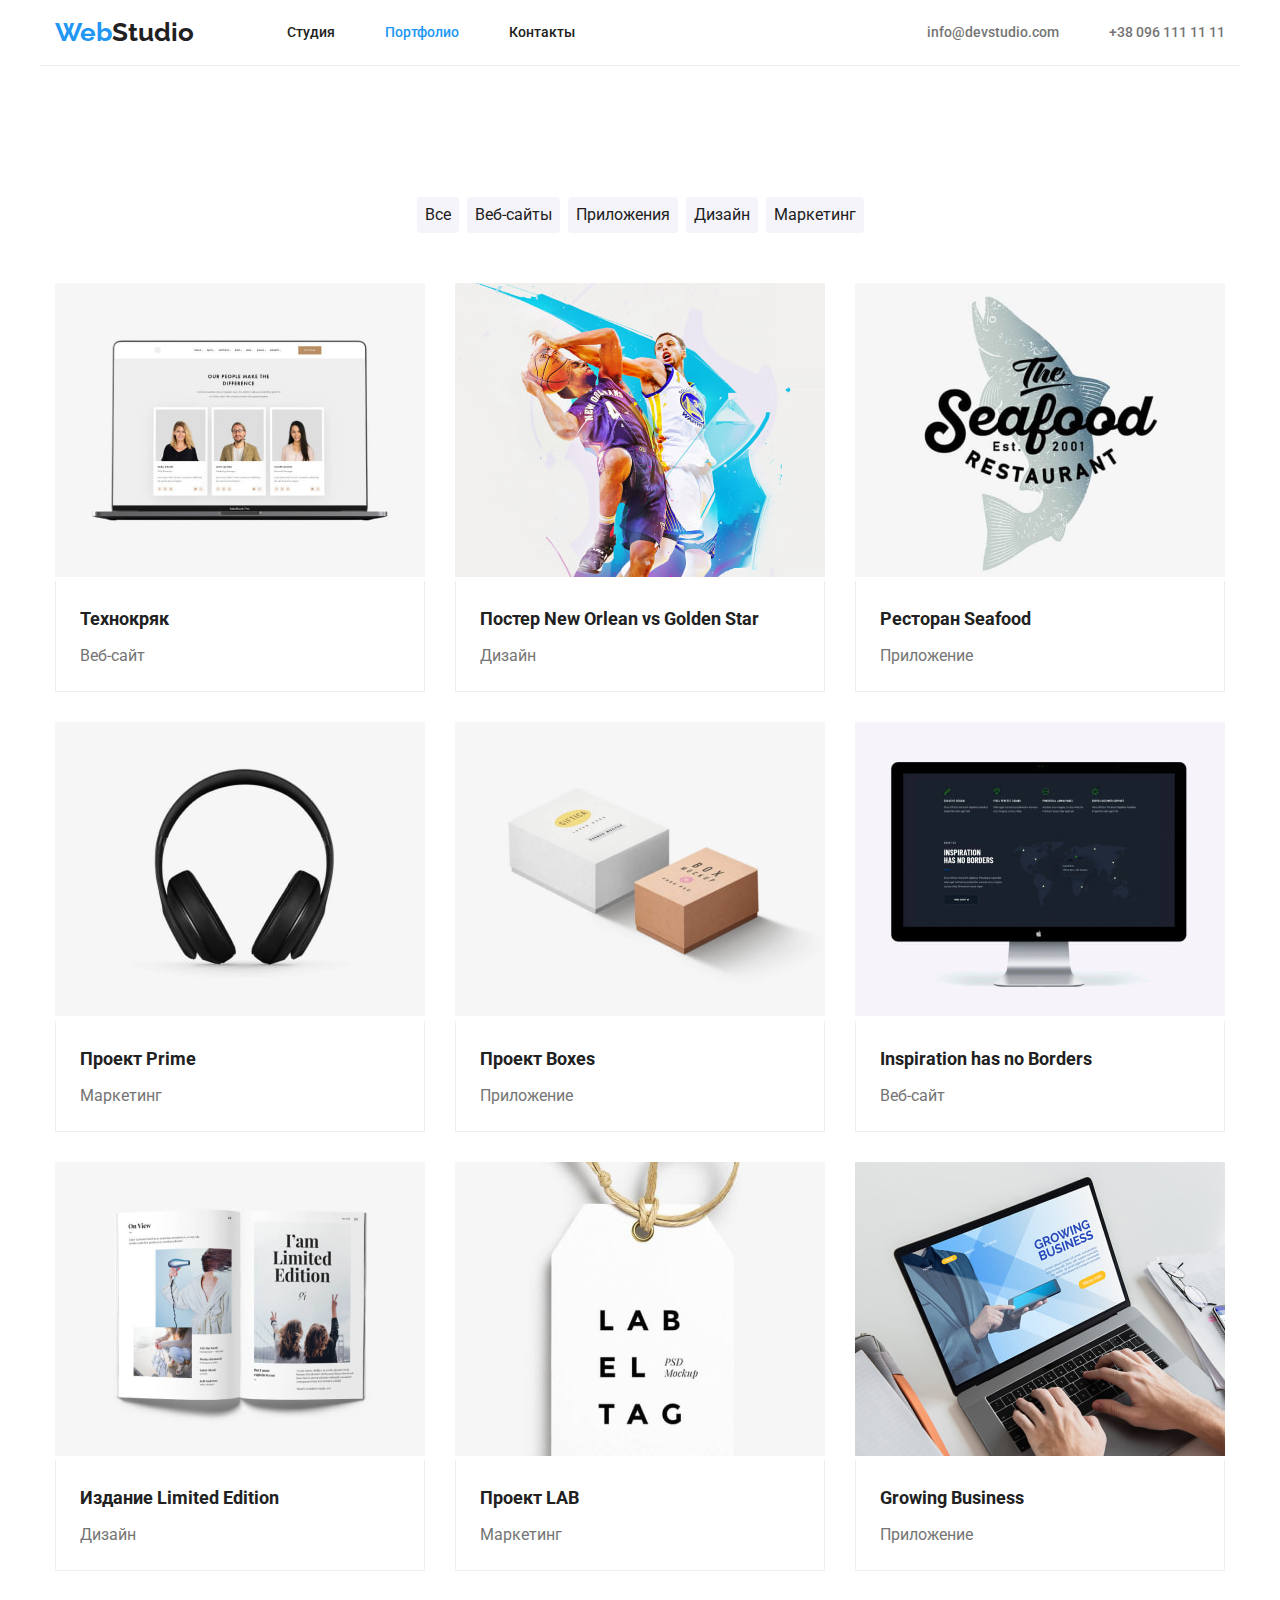
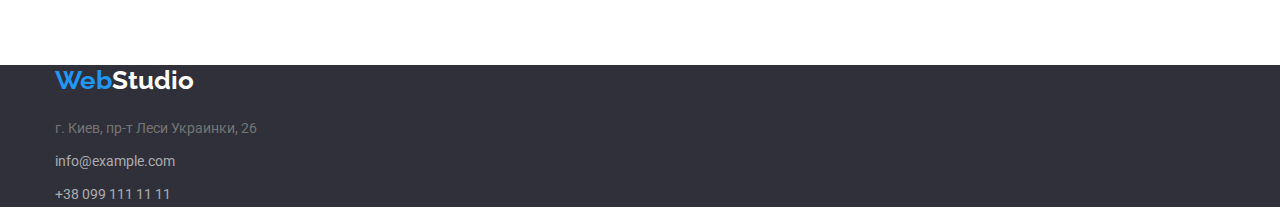
==== portfolio.html @ 4768e09e "Добавляет стили на страницы" ====
<!DOCTYPE html>
<html lang="en">
  <head>
    <meta charset="UTF-8" />
    <meta http-equiv="X-UA-Compatible" content="IE=edge" />
    <meta name="viewport" content="width=device-width, initial-scale=1.0" />
    <title>Portfolio</title>
    <link rel="preconnect" href="https://fonts.googleapis.com" />
    <link rel="preconnect" href="https://fonts.gstatic.com" crossorigin />
    <link
      href="https://fonts.googleapis.com/css2?family=Raleway:wght@700&family=Roboto:wght@400;500;700;900&display=swap"
      rel="stylesheet"
    />
    <link rel="stylesheet" href="https://cdnjs.cloudflare.com/ajax/libs/modern-normalize/1.1.0/modern-normalize.min.css">
    <link rel="stylesheet" href="./css/common.css" />
    <link rel="stylesheet" href="./css/portfolio.css" />
  </head>
  <body>
     <header >
     
    <div class="container head-container"> 
      <nav class="main-nav">
        <a class="logo" href=""> Web<span class="logo-accent">Studio</span> </a>
        <ul class="site-nav list">
          <li class="item"><a href="./index.html" class="link "> Студия </a></li>
          <li class="item"><a href="" class="link current"> Портфолио </a></li>
          <li class="item"><a href="" class="link"> Контакты </a></li>
        </ul>
      </nav>
      

    <div class="main-auth-nav">  
      <ul class="auth-nav list">
        <li class="item"><a href="info@devstudio.com" class="link">info@devstudio.com</a></li>
        <li class="item"><a href="tel:+380961111111" class="link">+38 096 111 11 11</a></li>
      </ul>
    </div>
    </div>

  </header>
    <main>
      <!-- Портфолио  -->
      <section class="section container">
        <h1 class="name-hidden">Портфолио</h1>
        <!-- Кнопки -->
        <ul class="list button-list">
          <li class="item"><button class="button" type="button">Все</button></li>
          <li class="item"><button class="button" type="button">Веб-сайты</button></li>
          <li class="item"><button class="button" type="button">Приложения</button></li>
          <li class="item"><button class="button" type="button">Дизайн</button></li>
          <li class="item"><button class="button" type="button">Маркетинг</button></li>
        </ul>
        <!-- Галерея -->
        <ul class="list gallery">
          <li class="item">
            <a class="list-link" href="">
              <img
                src="./images/portfolio/crack.jpg"
                alt="ноутбук с изображением сайта"
                width="370"
                height="294"
              />
              <div class="card-title">
                <h2 class="title">Технокряк</h2>
                <p class="text">Веб-сайт</p>
              </div>
            </a>
          </li>
          <li class="item">
            <a class="list-link" href="">
              <img
                src="./images/portfolio/poster.jpg"
                alt="два баскеболиста"
                width="370"
                height="294"
              />
              <div class="card-title">
                <h2 class="title">Постер New Orlean vs Golden Star</h2>
                <p class="text">Дизайн</p>
              </div>
            </a>
          </li>
          <li class="item">
            <a class="list-link" href="">
              <img
                src="./images/portfolio/restaurant.jpg"
                alt="логотип ресторана"
                width="370"
                height="294"
              />
            <div class="card-title">
              <h2 class="title">Ресторан Seafood</h2>
              <p class="text">Приложение</p>
            </div>  
            </a>
          </li>
          <li class="item">
            <a class="list-link" href="">
              <img
                src="./images/portfolio/prime-project.jpg"
                alt="наушники"
                width="370"
                height="294"
              />
             <div class="card-title">
               <h2 class="title">Проект Prime</h2>
              <p class="text">Маркетинг</p>
            </div>  
            </a>
          </li>
          <li class="item">
            <a class="list-link" href="">
              <img
                src="./images/portfolio/project-box.jpg"
                alt="коробки"
                width="370"
                height="294"
              />
            <div class="card-title"> 
              <h2 class="title">Проект Boxes</h2>
              <p class="text">Приложение</p>
            </div>  
            </a>
          </li>
          <li class="item">
            <a class="list-link" href="">
              <img
                src="./images/portfolio/inspiration.jpg"
                alt="монитор"
                width="370"
                height="294"
              />
            <div class="card-title">
              <h2 class="title">Inspiration has no Borders</h2>
              <p class="text">Веб-сайт</p>
            </div>  
            </a>
          </li>
          <li class="item">
            <a class="list-link" href="">
              <img src="./images/portfolio/edition.jpg" alt="книга" width="370" height="294" />
              <div class="card-title">
                <h2 class="title">Издание Limited Edition</h2>
                <p class="text">Дизайн</p>
              </div>
            </a>
          </li>
          <li class="item">
            <a class="list-link" href="">
              <img
                src="./images/portfolio/lab-project.jpg"
                alt="табличка"
                width="370"
                height="294"
              />
             <div class="card-title"> 
              <h2 class="title">Проект LAB</h2>
              <p class="text">Маркетинг</p>
              </div>            
            </a>
          </li>
          <li class="item">
            <a class="list-link" href="">
              <img
                src="./images/portfolio/growing-business.jpg"
                alt="ноутбук"
                width="370"
                height="294"
              />
             <div class="card-title"> 
              <h2 class="title">Growing Business</h2>
              <p class="text">Приложение</p>
            </div>
            </a>
          </li>
        </ul>
      </section>
    </main>
    <!-- Адресс и контакты -->
    <footer class="footer">
      <div class="container">
        <a class="logo" href="">Web<span class="logo-caption">Studio</span></a>
      <address class="adress">
        <p class="text">г. Киев, пр-т Леси Украинки, 26</p>
        <ul class="footer list">
          <li class="mail-footer"><a href="info@example.com" class="link">info@example.com</a></li>
          <li><a href="tel:+380991111111" class="link">+38 099 111 11 11</a></li>
        </ul>
      </address></div>
    </footer>
  </body>
</html>
---- css/common.css ----
:root {
    --primary-text-color: #757575;
    --title-text-color: #212121;
    --accent-color: #2196F3;
    --secondary-text-color: #FFFFFF;
    --primary-button-color: #ffffff;
    --background-color: #FFFFFF;
    --background-secondary: #F5F4FA;
    --background-color-hero-footer: #2F303A;
    --border-color: #eeeeee;
}


body {
    background-color: var(--background-color);
    color: var(--primary-text-color);
    font-family: 'Roboto', sans-serif;
}

/* Container */
.container {
    margin-left: auto;
    margin-right: auto;
    width: 1200px;
    padding-right: 15px;
    padding-left: 15px;
    
}

h1,
h2,
h3,
h4,
h5,
h6,
p {
    margin-top: 0;
    margin-bottom: 0;
}



/* Логотип шапка */
.logo {
    color: var(--accent-color);
    font-family: 'Raleway', sans-serif;
    font-weight: 700;
    font-size: 26px;
    line-height: 1.2;
    text-decoration: none;
    margin-right: 93px;
}
.logo-accent {
    color: var(--title-text-color)
}

.logo:focus {
    color: var(--title-text-color);
}

/* head-container */
.head-container {
    border-bottom: 1px solid #ECECEC;
    display: flex;
    
}
.main-nav{
    display: flex;
    align-items: center;
}


/* Навигация сайта */

.site-nav{
    display: flex;
}
.site-nav .item:not(:last-child){
    margin-right: 50px;
}
.site-nav .link, .auth-nav .link  {

    display: block;
    padding-top: 32px;
    padding-bottom: 32px;   

    font-weight: 500;
    font-size: 14px;
    line-height: 1.14px;
    text-decoration: none;
    
}
.site-nav .link{
    color: var(--title-text-color);
}

.site-nav .link:hover,
.site-nav .link:focus {
    color: var(--accent-color);
}

.site-nav .link.current {
    color: var(--accent-color);
}


/* телефон и e-mail */ 
.main-auth-nav {
    display: flex;
    margin-left: auto;
}

.auth-nav{
    display: flex;
    
}
.auth-nav .item + .item{
    margin-left: 50px;
}


.auth-nav .link{
color: var(--primary-text-color);
}

.auth-nav .link:hover,
.auth-nav .link:focus {
    color: var(--accent-color)
}






/* Footer */
.footer {
    background-color: var(--background-color-hero-footer);
    font-size: 14px;
    line-height: 1.7;

}
.logo-caption {
    color: var(--secondary-text-color);
}
.footer .logo:focus{
    color: var(--secondary-text-color);
}

.footer .link{
    color:rgba(255, 255, 255, 0.6); 
    text-decoration: none;
}
.footer .link:hover, .footer .link:focus{
    color:var(--hero-text-color)
}
.footer .text{
    color: var(--hero-text-color);
}
.adress .text, .adress .link{
    font-style: normal;
}
.adress{
    margin-top: 20px;
}
.adress .text{
    margin-bottom: 9px;
}
.mail-footer{
    margin-bottom: 9px;
}
---- css/portfolio.css ----
.list{
    list-style: none;
    padding: 0;
    margin: 0;

   
}

/* head container */
.head-container{
    margin-bottom: 94px;
}

/* Список кнопок */

.section .button{
    color: var(--title-text-color);
    background-color: var(--background-secondary);
    font-family: inherit;
    font-size: 16px;
    line-height: 1.88;
    cursor: pointer;
    border-radius: 4px;
    border-color: transparent;
}
.section .button:hover, .section .button:focus{
    color: var(--primary-button-color);
    background-color: var(--accent-color);
    box-shadow: 0px 3px 1px rgba(0, 0, 0, 0.1), 0px 1px 2px rgba(0, 0, 0, 0.08), 0px 2px 2px rgba(0, 0, 0, 0.12);
}
.button-list{
    margin-bottom: 50px;
    display: flex;
    justify-content: center;
}
.button-list .item + .item{
    margin-left: 8px;
}

/* Галерея */
.gallery{
    display: flex;
    flex-wrap: wrap;
    margin-bottom: 94px;
}

.list .title{
    color: var(--title-text-color);
    font-size: 18px;
    line-height: 2;

}
.list .text{
    color: var(--primary-text-color);
    font-size: 16px;
    line-height: 1.88;
}
.list-link{
    text-decoration: none;
}
.gallery .item{
    margin-right: 30px;
    margin-bottom: 30px;
}
.gallery .item:nth-child(3n){
    margin-right: 0px;
}
.gallery .item:nth-last-child(-n+3){
    margin-bottom: 0px;
}

/* card-title */

.card-title{
    border-bottom-style: solid;
    border-bottom-color:var(--border-color);
    border-bottom-width: 1px;

    border-left-style: solid;
    border-left-color:var(--border-color);
    border-left-width: 1px;

    border-right-style: solid;
    border-right-color: var(--border-color);
    border-right-width: 1px;

    padding-top: 20px;
    padding-bottom: 20px;
    padding-left: 24px;
    padding-right: 24px;
}
.card-title .title{
    margin-bottom: 4px;
}

.name-hidden{
    visibility: hidden;
}
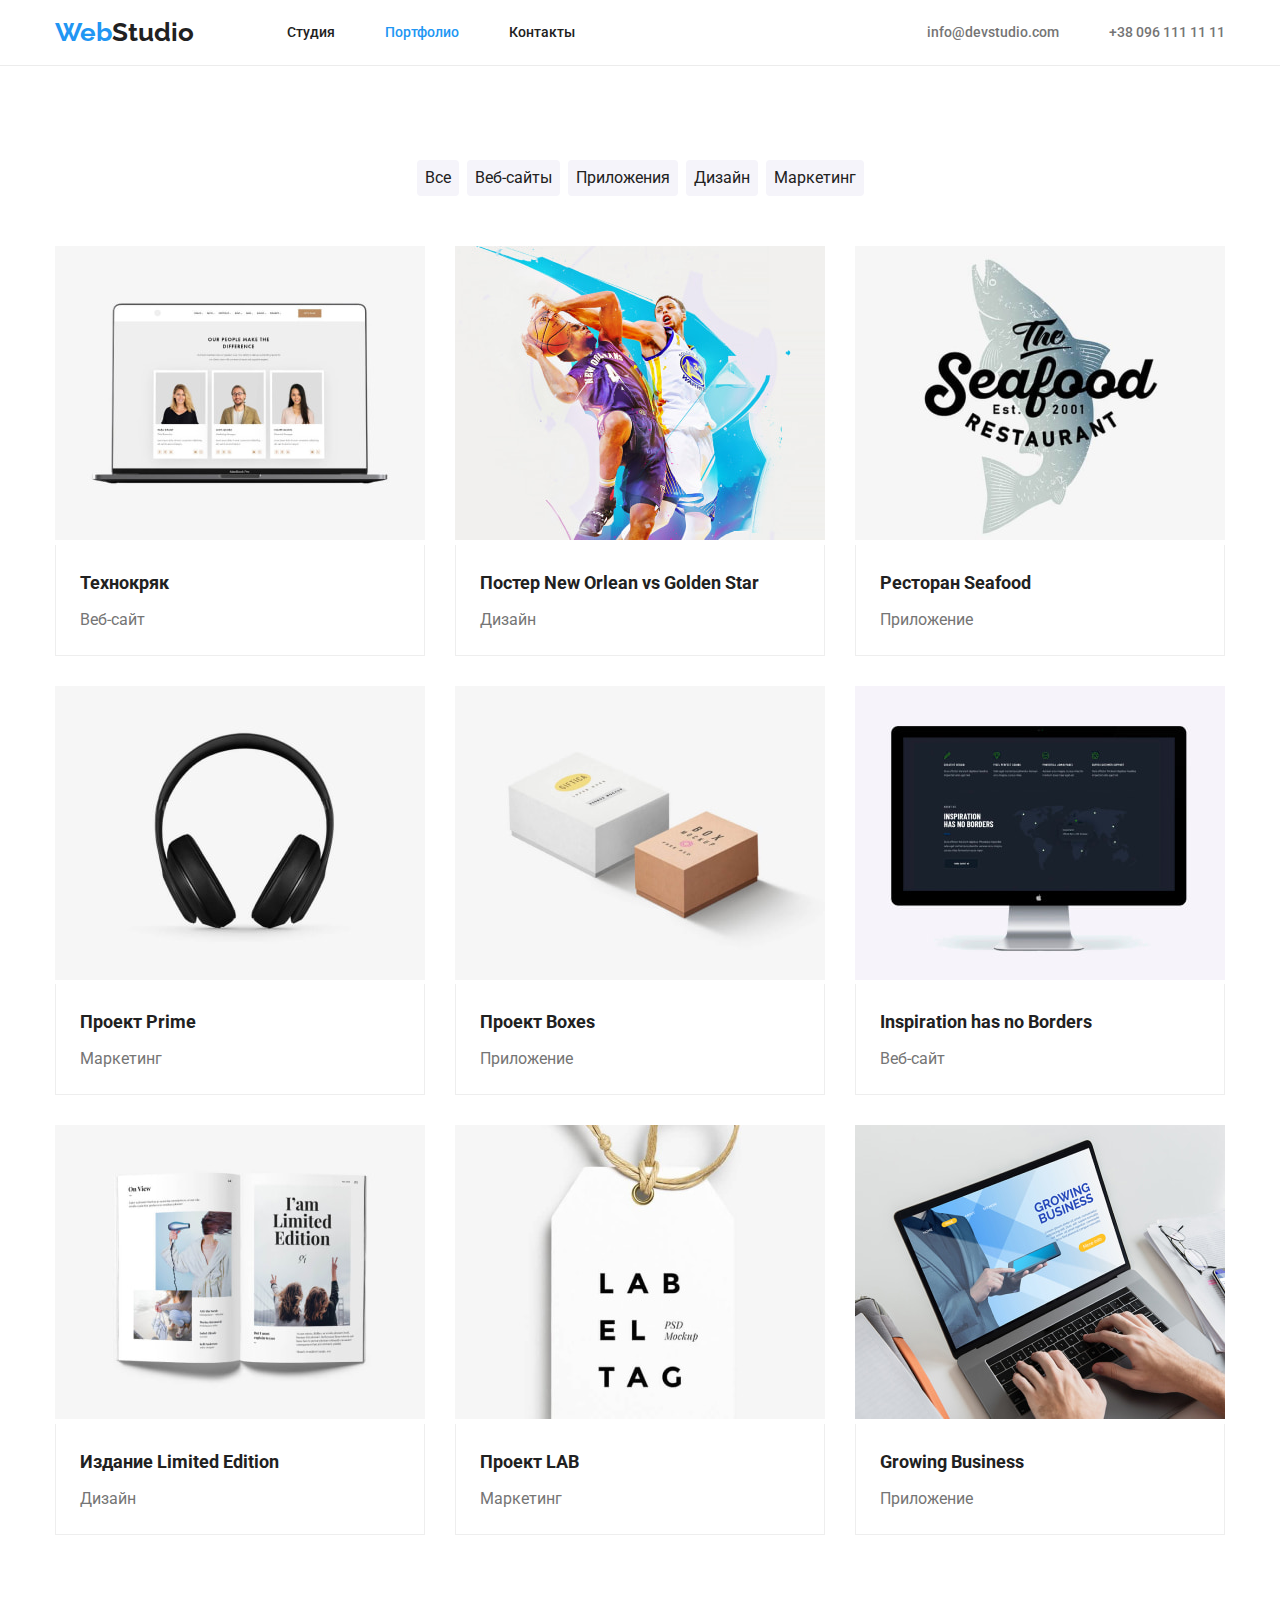
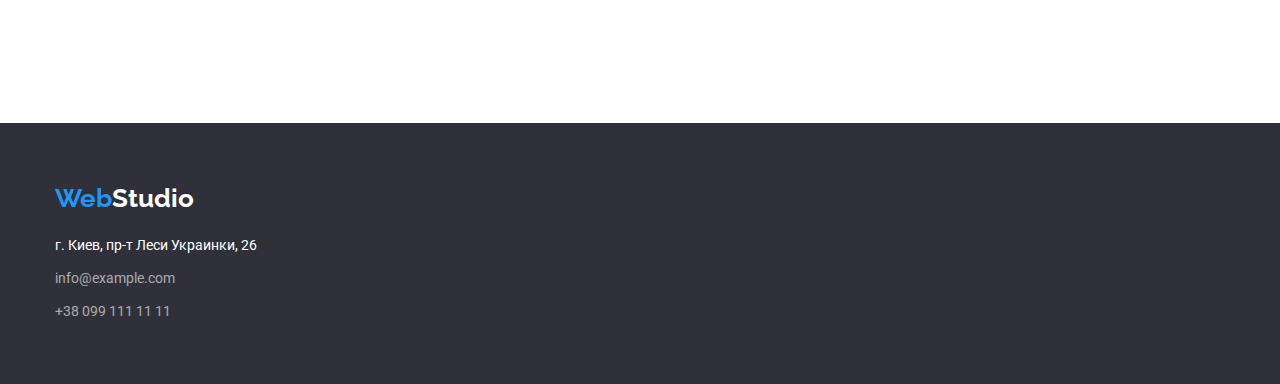
==== commit 4349e3e2: "добавляет стили на страницу" ====
--- a/portfolio.html
+++ b/portfolio.html
@@ -11,37 +11,35 @@
       href="https://fonts.googleapis.com/css2?family=Raleway:wght@700&family=Roboto:wght@400;500;700;900&display=swap"
       rel="stylesheet"
     />
-    <link rel="stylesheet" href="https://cdnjs.cloudflare.com/ajax/libs/modern-normalize/1.1.0/modern-normalize.min.css">
+    <link
+      rel="stylesheet"
+      href="https://cdnjs.cloudflare.com/ajax/libs/modern-normalize/1.1.0/modern-normalize.min.css"
+    />
     <link rel="stylesheet" href="./css/common.css" />
     <link rel="stylesheet" href="./css/portfolio.css" />
   </head>
   <body>
-     <header >
-     
-    <div class="container head-container"> 
-      <nav class="main-nav">
-        <a class="logo" href=""> Web<span class="logo-accent">Studio</span> </a>
-        <ul class="site-nav list">
-          <li class="item"><a href="./index.html" class="link "> Студия </a></li>
-          <li class="item"><a href="" class="link current"> Портфолио </a></li>
-          <li class="item"><a href="" class="link"> Контакты </a></li>
+    <header class="header">
+      <div class="container head-container">
+        <nav class="main-nav">
+          <a class="logo" href=""> Web<span class="logo-accent">Studio</span> </a>
+          <ul class="site-nav list">
+            <li class="item"><a href="./index.html" class="link"> Студия </a></li>
+            <li class="item"><a href="" class="link current"> Портфолио </a></li>
+            <li class="item"><a href="" class="link"> Контакты </a></li>
+          </ul>
+        </nav>
+
+        <ul class="auth-nav">
+          <li class="item"><a href="info@devstudio.com" class="link">info@devstudio.com</a></li>
+          <li class="item"><a href="tel:+380961111111" class="link">+38 096 111 11 11</a></li>
         </ul>
-      </nav>
-      
-
-    <div class="main-auth-nav">  
-      <ul class="auth-nav list">
-        <li class="item"><a href="info@devstudio.com" class="link">info@devstudio.com</a></li>
-        <li class="item"><a href="tel:+380961111111" class="link">+38 096 111 11 11</a></li>
-      </ul>
-    </div>
-    </div>
-
-  </header>
+      </div>
+    </header>
     <main>
       <!-- Портфолио  -->
       <section class="section container">
-        <h1 class="name-hidden">Портфолио</h1>
+        <h1 class="visually-hidden">Портфолио</h1>
         <!-- Кнопки -->
         <ul class="list button-list">
           <li class="item"><button class="button" type="button">Все</button></li>
@@ -88,10 +86,10 @@
                 width="370"
                 height="294"
               />
-            <div class="card-title">
-              <h2 class="title">Ресторан Seafood</h2>
-              <p class="text">Приложение</p>
-            </div>  
+              <div class="card-title">
+                <h2 class="title">Ресторан Seafood</h2>
+                <p class="text">Приложение</p>
+              </div>
             </a>
           </li>
           <li class="item">
@@ -102,10 +100,10 @@
                 width="370"
                 height="294"
               />
-             <div class="card-title">
-               <h2 class="title">Проект Prime</h2>
-              <p class="text">Маркетинг</p>
-            </div>  
+              <div class="card-title">
+                <h2 class="title">Проект Prime</h2>
+                <p class="text">Маркетинг</p>
+              </div>
             </a>
           </li>
           <li class="item">
@@ -116,10 +114,10 @@
                 width="370"
                 height="294"
               />
-            <div class="card-title"> 
-              <h2 class="title">Проект Boxes</h2>
-              <p class="text">Приложение</p>
-            </div>  
+              <div class="card-title">
+                <h2 class="title">Проект Boxes</h2>
+                <p class="text">Приложение</p>
+              </div>
             </a>
           </li>
           <li class="item">
@@ -130,10 +128,10 @@
                 width="370"
                 height="294"
               />
-            <div class="card-title">
-              <h2 class="title">Inspiration has no Borders</h2>
-              <p class="text">Веб-сайт</p>
-            </div>  
+              <div class="card-title">
+                <h2 class="title">Inspiration has no Borders</h2>
+                <p class="text">Веб-сайт</p>
+              </div>
             </a>
           </li>
           <li class="item">
@@ -153,10 +151,10 @@
                 width="370"
                 height="294"
               />
-             <div class="card-title"> 
-              <h2 class="title">Проект LAB</h2>
-              <p class="text">Маркетинг</p>
-              </div>            
+              <div class="card-title">
+                <h2 class="title">Проект LAB</h2>
+                <p class="text">Маркетинг</p>
+              </div>
             </a>
           </li>
           <li class="item">
@@ -167,10 +165,10 @@
                 width="370"
                 height="294"
               />
-             <div class="card-title"> 
-              <h2 class="title">Growing Business</h2>
-              <p class="text">Приложение</p>
-            </div>
+              <div class="card-title">
+                <h2 class="title">Growing Business</h2>
+                <p class="text">Приложение</p>
+              </div>
             </a>
           </li>
         </ul>
@@ -180,13 +178,18 @@
     <footer class="footer">
       <div class="container">
         <a class="logo" href="">Web<span class="logo-caption">Studio</span></a>
-      <address class="adress">
-        <p class="text">г. Киев, пр-т Леси Украинки, 26</p>
-        <ul class="footer list">
-          <li class="mail-footer"><a href="info@example.com" class="link">info@example.com</a></li>
-          <li><a href="tel:+380991111111" class="link">+38 099 111 11 11</a></li>
-        </ul>
-      </address></div>
+        <address class="adress">
+          <p class="text">г. Киев, пр-т Леси Украинки, 26</p>
+          <ul class="footer list">
+            <li class="mail-footer">
+              <a href="info@example.com" class="link">info@example.com</a>
+            </li>
+            <li class="mail-footer">
+              <a href="tel:+380991111111" class="link">+38 099 111 11 11</a>
+            </li>
+          </ul>
+        </address>
+      </div>
     </footer>
   </body>
 </html>
--- a/css/common.css
+++ b/css/common.css
@@ -15,6 +15,19 @@
     background-color: var(--background-color);
     color: var(--primary-text-color);
     font-family: 'Roboto', sans-serif;
+}
+
+.visually-hidden {
+    position: absolute;
+    width: 1px;
+    height: 1px;
+    margin: -1px;
+    border: 0;
+    padding: 0;
+    white-space: nowrap;
+    clip-path: inset(100%);
+    clip: rect(0 0 0 0);
+    overflow: hidden;
 }
 
 /* Container */
@@ -42,13 +55,15 @@
 
 /* Логотип шапка */
 .logo {
+    margin-right: 93px;
+
     color: var(--accent-color);
     font-family: 'Raleway', sans-serif;
     font-weight: 700;
     font-size: 26px;
     line-height: 1.2;
     text-decoration: none;
-    margin-right: 93px;
+   
 }
 .logo-accent {
     color: var(--title-text-color)
@@ -59,8 +74,11 @@
 }
 
 /* head-container */
+
+.header{
+    border-bottom: 1px solid #ECECEC;
+}
 .head-container {
-    border-bottom: 1px solid #ECECEC;
     display: flex;
     
 }
@@ -105,14 +123,16 @@
 
 
 /* телефон и e-mail */ 
-.main-auth-nav {
-    display: flex;
-    margin-left: auto;
-}
+
 
 .auth-nav{
     display: flex;
+    margin-left: auto;
+    margin-top: 0px;
+    margin-bottom: 0px;
+    padding: 0px;
     
+    list-style: none;
 }
 .auth-nav .item + .item{
     margin-left: 50px;
@@ -138,8 +158,14 @@
     background-color: var(--background-color-hero-footer);
     font-size: 14px;
     line-height: 1.7;
+    padding-top: 60px;
+    padding-bottom: 60px;
 
 }
+.footer .logo{
+    margin-right: 0px;
+}
+
 .logo-caption {
     color: var(--secondary-text-color);
 }
@@ -157,7 +183,7 @@
 .footer .text{
     color: var(--hero-text-color);
 }
-.adress .text, .adress .link{
+.adress{
     font-style: normal;
 }
 .adress{
@@ -165,7 +191,8 @@
 }
 .adress .text{
     margin-bottom: 9px;
+    color: var(--secondary-text-color);
 }
-.mail-footer{
+.mail-footer:not(:last-child){
     margin-bottom: 9px;
 }--- a/css/portfolio.css
+++ b/css/portfolio.css
@@ -7,9 +7,11 @@
    
 }
 
-/* head container */
-.head-container{
-    margin-bottom: 94px;
+/* Section */
+
+.section{
+    padding-top: 94px;
+    padding-bottom: 94px;
 }
 
 /* Список кнопок */
@@ -73,6 +75,12 @@
 /* card-title */
 
 .card-title{
+    
+    padding-top: 20px;
+    padding-bottom: 20px;
+    padding-left: 24px;
+    padding-right: 24px;
+
     border-bottom-style: solid;
     border-bottom-color:var(--border-color);
     border-bottom-width: 1px;
@@ -85,10 +93,7 @@
     border-right-color: var(--border-color);
     border-right-width: 1px;
 
-    padding-top: 20px;
-    padding-bottom: 20px;
-    padding-left: 24px;
-    padding-right: 24px;
+    
 }
 .card-title .title{
     margin-bottom: 4px;
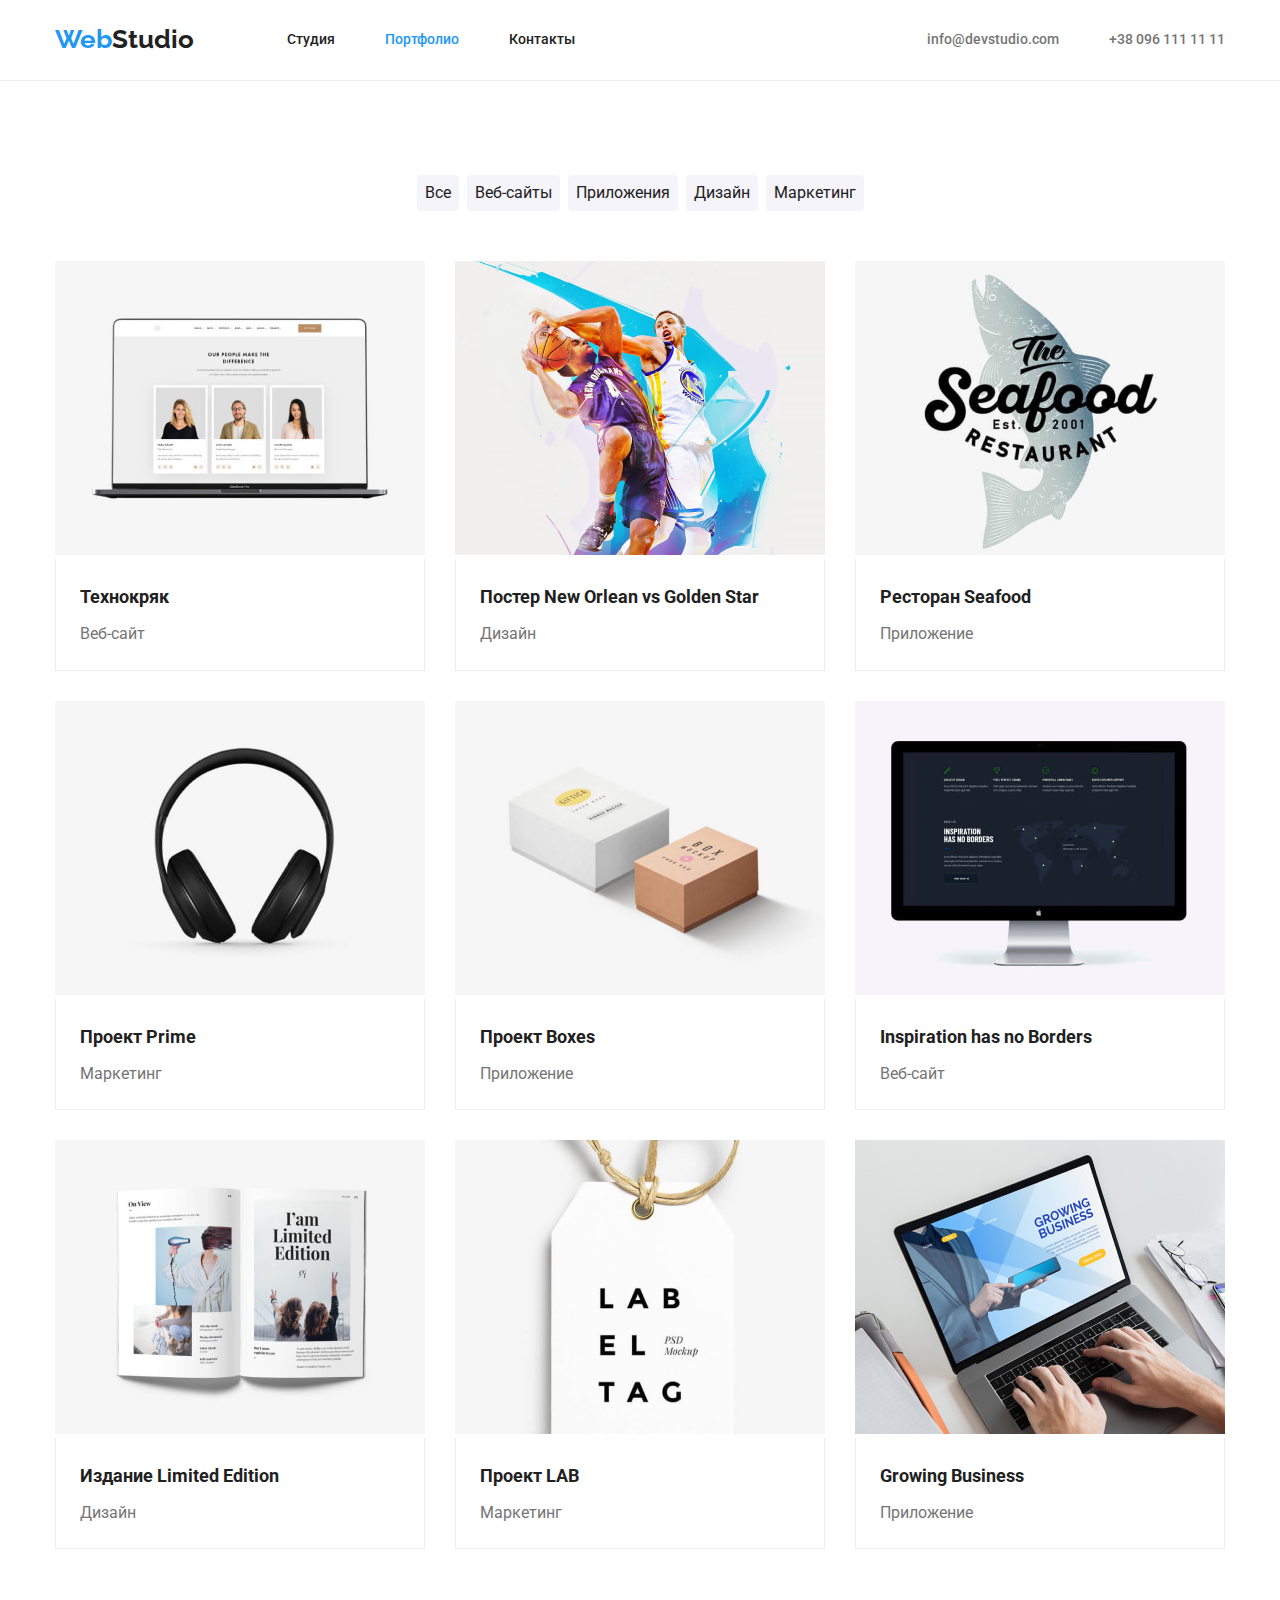
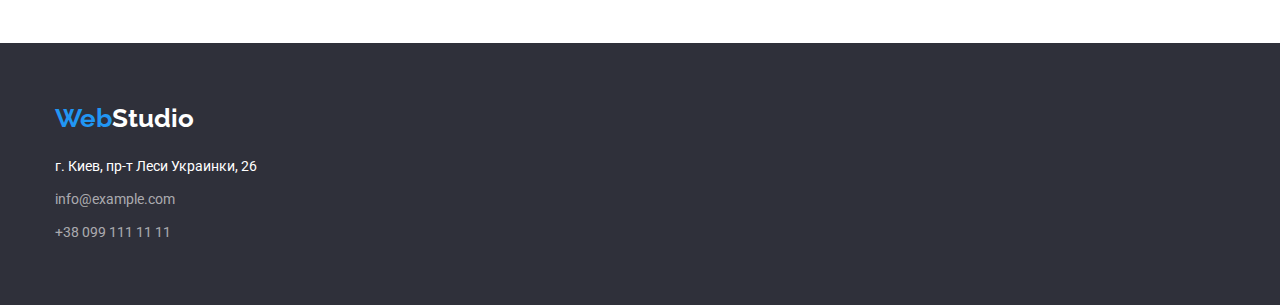
==== commit 4ddd14ef: "Добавляет стили на страницу" ====
--- a/portfolio.html
+++ b/portfolio.html
@@ -38,140 +38,142 @@
     </header>
     <main>
       <!-- Портфолио  -->
-      <section class="section container">
-        <h1 class="visually-hidden">Портфолио</h1>
-        <!-- Кнопки -->
-        <ul class="list button-list">
-          <li class="item"><button class="button" type="button">Все</button></li>
-          <li class="item"><button class="button" type="button">Веб-сайты</button></li>
-          <li class="item"><button class="button" type="button">Приложения</button></li>
-          <li class="item"><button class="button" type="button">Дизайн</button></li>
-          <li class="item"><button class="button" type="button">Маркетинг</button></li>
-        </ul>
-        <!-- Галерея -->
-        <ul class="list gallery">
-          <li class="item">
-            <a class="list-link" href="">
-              <img
-                src="./images/portfolio/crack.jpg"
-                alt="ноутбук с изображением сайта"
-                width="370"
-                height="294"
-              />
-              <div class="card-title">
-                <h2 class="title">Технокряк</h2>
-                <p class="text">Веб-сайт</p>
-              </div>
-            </a>
-          </li>
-          <li class="item">
-            <a class="list-link" href="">
-              <img
-                src="./images/portfolio/poster.jpg"
-                alt="два баскеболиста"
-                width="370"
-                height="294"
-              />
-              <div class="card-title">
-                <h2 class="title">Постер New Orlean vs Golden Star</h2>
-                <p class="text">Дизайн</p>
-              </div>
-            </a>
-          </li>
-          <li class="item">
-            <a class="list-link" href="">
-              <img
-                src="./images/portfolio/restaurant.jpg"
-                alt="логотип ресторана"
-                width="370"
-                height="294"
-              />
-              <div class="card-title">
-                <h2 class="title">Ресторан Seafood</h2>
-                <p class="text">Приложение</p>
-              </div>
-            </a>
-          </li>
-          <li class="item">
-            <a class="list-link" href="">
-              <img
-                src="./images/portfolio/prime-project.jpg"
-                alt="наушники"
-                width="370"
-                height="294"
-              />
-              <div class="card-title">
-                <h2 class="title">Проект Prime</h2>
-                <p class="text">Маркетинг</p>
-              </div>
-            </a>
-          </li>
-          <li class="item">
-            <a class="list-link" href="">
-              <img
-                src="./images/portfolio/project-box.jpg"
-                alt="коробки"
-                width="370"
-                height="294"
-              />
-              <div class="card-title">
-                <h2 class="title">Проект Boxes</h2>
-                <p class="text">Приложение</p>
-              </div>
-            </a>
-          </li>
-          <li class="item">
-            <a class="list-link" href="">
-              <img
-                src="./images/portfolio/inspiration.jpg"
-                alt="монитор"
-                width="370"
-                height="294"
-              />
-              <div class="card-title">
-                <h2 class="title">Inspiration has no Borders</h2>
-                <p class="text">Веб-сайт</p>
-              </div>
-            </a>
-          </li>
-          <li class="item">
-            <a class="list-link" href="">
-              <img src="./images/portfolio/edition.jpg" alt="книга" width="370" height="294" />
-              <div class="card-title">
-                <h2 class="title">Издание Limited Edition</h2>
-                <p class="text">Дизайн</p>
-              </div>
-            </a>
-          </li>
-          <li class="item">
-            <a class="list-link" href="">
-              <img
-                src="./images/portfolio/lab-project.jpg"
-                alt="табличка"
-                width="370"
-                height="294"
-              />
-              <div class="card-title">
-                <h2 class="title">Проект LAB</h2>
-                <p class="text">Маркетинг</p>
-              </div>
-            </a>
-          </li>
-          <li class="item">
-            <a class="list-link" href="">
-              <img
-                src="./images/portfolio/growing-business.jpg"
-                alt="ноутбук"
-                width="370"
-                height="294"
-              />
-              <div class="card-title">
-                <h2 class="title">Growing Business</h2>
-                <p class="text">Приложение</p>
-              </div>
-            </a>
-          </li>
-        </ul>
+      <section class="section">
+        <div class="container">
+          <h1 class="visually-hidden">Портфолио</h1>
+          <!-- Кнопки -->
+          <ul class="list button-list">
+            <li class="item"><button class="button" type="button">Все</button></li>
+            <li class="item"><button class="button" type="button">Веб-сайты</button></li>
+            <li class="item"><button class="button" type="button">Приложения</button></li>
+            <li class="item"><button class="button" type="button">Дизайн</button></li>
+            <li class="item"><button class="button" type="button">Маркетинг</button></li>
+          </ul>
+          <!-- Галерея -->
+          <ul class="list gallery">
+            <li class="item">
+              <a class="list-link" href="">
+                <img
+                  src="./images/portfolio/crack.jpg"
+                  alt="ноутбук с изображением сайта"
+                  width="370"
+                  height="294"
+                />
+                <div class="card-title">
+                  <h2 class="title">Технокряк</h2>
+                  <p class="text">Веб-сайт</p>
+                </div>
+              </a>
+            </li>
+            <li class="item">
+              <a class="list-link" href="">
+                <img
+                  src="./images/portfolio/poster.jpg"
+                  alt="два баскеболиста"
+                  width="370"
+                  height="294"
+                />
+                <div class="card-title">
+                  <h2 class="title">Постер New Orlean vs Golden Star</h2>
+                  <p class="text">Дизайн</p>
+                </div>
+              </a>
+            </li>
+            <li class="item">
+              <a class="list-link" href="">
+                <img
+                  src="./images/portfolio/restaurant.jpg"
+                  alt="логотип ресторана"
+                  width="370"
+                  height="294"
+                />
+                <div class="card-title">
+                  <h2 class="title">Ресторан Seafood</h2>
+                  <p class="text">Приложение</p>
+                </div>
+              </a>
+            </li>
+            <li class="item">
+              <a class="list-link" href="">
+                <img
+                  src="./images/portfolio/prime-project.jpg"
+                  alt="наушники"
+                  width="370"
+                  height="294"
+                />
+                <div class="card-title">
+                  <h2 class="title">Проект Prime</h2>
+                  <p class="text">Маркетинг</p>
+                </div>
+              </a>
+            </li>
+            <li class="item">
+              <a class="list-link" href="">
+                <img
+                  src="./images/portfolio/project-box.jpg"
+                  alt="коробки"
+                  width="370"
+                  height="294"
+                />
+                <div class="card-title">
+                  <h2 class="title">Проект Boxes</h2>
+                  <p class="text">Приложение</p>
+                </div>
+              </a>
+            </li>
+            <li class="item">
+              <a class="list-link" href="">
+                <img
+                  src="./images/portfolio/inspiration.jpg"
+                  alt="монитор"
+                  width="370"
+                  height="294"
+                />
+                <div class="card-title">
+                  <h2 class="title">Inspiration has no Borders</h2>
+                  <p class="text">Веб-сайт</p>
+                </div>
+              </a>
+            </li>
+            <li class="item">
+              <a class="list-link" href="">
+                <img src="./images/portfolio/edition.jpg" alt="книга" width="370" height="294" />
+                <div class="card-title">
+                  <h2 class="title">Издание Limited Edition</h2>
+                  <p class="text">Дизайн</p>
+                </div>
+              </a>
+            </li>
+            <li class="item">
+              <a class="list-link" href="">
+                <img
+                  src="./images/portfolio/lab-project.jpg"
+                  alt="табличка"
+                  width="370"
+                  height="294"
+                />
+                <div class="card-title">
+                  <h2 class="title">Проект LAB</h2>
+                  <p class="text">Маркетинг</p>
+                </div>
+              </a>
+            </li>
+            <li class="item">
+              <a class="list-link" href="">
+                <img
+                  src="./images/portfolio/growing-business.jpg"
+                  alt="ноутбук"
+                  width="370"
+                  height="294"
+                />
+                <div class="card-title">
+                  <h2 class="title">Growing Business</h2>
+                  <p class="text">Приложение</p>
+                </div>
+              </a>
+            </li>
+          </ul>
+        </div>
       </section>
     </main>
     <!-- Адресс и контакты -->
--- a/css/common.css
+++ b/css/common.css
@@ -104,7 +104,7 @@
 
     font-weight: 500;
     font-size: 14px;
-    line-height: 1.14px;
+    line-height: 1.14;
     text-decoration: none;
     
 }
--- a/css/portfolio.css
+++ b/css/portfolio.css
@@ -44,7 +44,6 @@
 .gallery{
     display: flex;
     flex-wrap: wrap;
-    margin-bottom: 94px;
 }
 
 .list .title{
